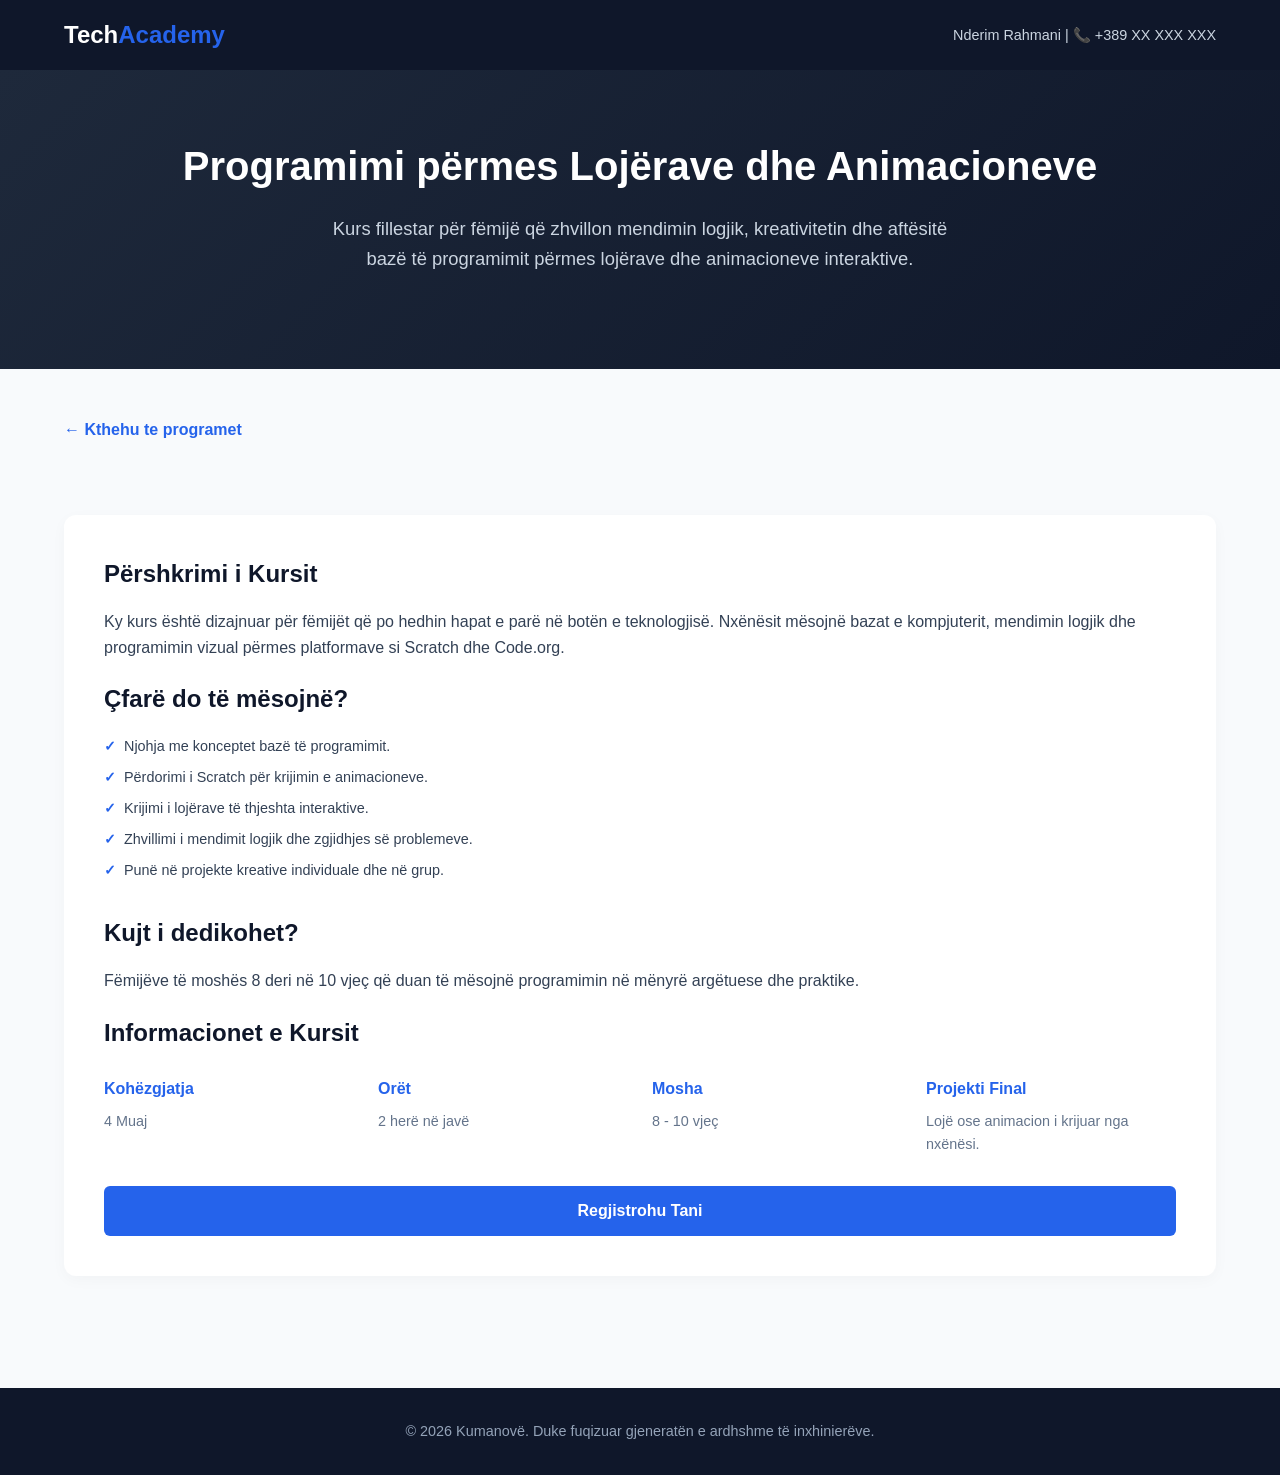
==== kursi1.html @ d76c14ec "komplet 1" ====
<!DOCTYPE html>
<html lang="sq">
<head>
    <meta charset="UTF-8">
    <meta name="viewport" content="width=device-width, initial-scale=1.0">
    <title>Programimi përmes Lojërave dhe Animacioneve</title>
    <link rel="stylesheet"  href="css/styles.css"/>
</head>
<body>

    <header>
        <div class="logo">Tech<span>Academy</span></div>
        <div class="contact-top">
            Nderim Rahmani | 📞 +389 XX XXX XXX
        </div>
    </header>

    <section class="hero">
        <h1>Programimi përmes Lojërave dhe Animacioneve</h1>
        <p>
            Kurs fillestar për fëmijë që zhvillon mendimin logjik,
            kreativitetin dhe aftësitë bazë të programimit përmes
            lojërave dhe animacioneve interaktive.
        </p>
    </section>

    <div class="container">
        <a href="index.html" class="back-link">
            ← Kthehu te programet
        </a>
        <div class="parent-info">

            <h2>Përshkrimi i Kursit</h2>

            <p style="margin-bottom:20px;">
                Ky kurs është dizajnuar për fëmijët që po hedhin hapat e parë
                në botën e teknologjisë. Nxënësit mësojnë bazat e kompjuterit,
                mendimin logjik dhe programimin vizual përmes platformave si
                Scratch dhe Code.org.
            </p>

            <h2>Çfarë do të mësojnë?</h2>

            <ul class="features">
                <li>Njohja me konceptet bazë të programimit.</li>
                <li>Përdorimi i Scratch për krijimin e animacioneve.</li>
                <li>Krijimi i lojërave të thjeshta interaktive.</li>
                <li>Zhvillimi i mendimit logjik dhe zgjidhjes së problemeve.</li>
                <li>Punë në projekte kreative individuale dhe në grup.</li>
            </ul>

            <h2>Kujt i dedikohet?</h2>

            <p style="margin-bottom:20px;">
                Fëmijëve të moshës 8 deri në 10 vjeç që duan të mësojnë
                programimin në mënyrë argëtuese dhe praktike.
            </p>

            <h2>Informacionet e Kursit</h2>

            <div class="info-grid">

                <div class="info-item">
                    <h4>Kohëzgjatja</h4>
                    <p>4 Muaj</p>
                </div>

                <div class="info-item">
                    <h4>Orët</h4>
                    <p>2 herë në javë</p>
                </div>

                <div class="info-item">
                    <h4>Mosha</h4>
                    <p>8 - 10 vjeç</p>
                </div>

                <div class="info-item">
                    <h4>Projekti Final</h4>
                    <p>Lojë ose animacion i krijuar nga nxënësi.</p>
                </div>

            </div>

            <div style="margin-top:30px;">
                <a href="https://tally.so/r/jaVP91" target="_blank" class="btn">
                    Regjistrohu Tani
                </a>
            </div>

        </div>

    </div>

    <footer>
        <p>&copy; 2026 Kumanovë. Duke fuqizuar gjeneratën e ardhshme të inxhinierëve.</p>
    </footer>

</body>
</html>
---- css/styles.css ----
:root {
    --primary: #2563eb;
    --primary-dark: #1d4ed8;
    --secondary: #0f172a;
    --accent: #f59e0b;
    --bg-light: #f8fafc;
    --card-bg: #ffffff;
    --text-main: #334155;
    --text-light: #64748b;
}

* {
    box-sizing: border-box;
    margin: 0;
    padding: 0;
    font-family: 'Segoe UI', Tahoma, Geneva, Verdana, sans-serif;
}

body {
    background-color: var(--bg-light);
    color: var(--text-main);
    line-height: 1.6;
}

/* Navigacioni */
header {
    background-color: var(--secondary);
    color: #ffffff;
    padding: 1rem 5%;
    display: flex;
    justify-content: space-between;
    align-items: center;
}

.logo {
    font-size: 1.5rem;
    font-weight: 700;
    color: #ffffff;
}

.logo span {
    color: var(--primary);
}

.contact-top {
    font-size: 0.9rem;
    color: #cbd5e1;
}

/* Seksioni Hero */
.hero {
    text-align: center;
    padding: 4rem 1rem;
    background: linear-gradient(135deg, #1e293b 0%, #0f172a 100%);
    color: #ffffff;
}

.hero h1 {
    font-size: 2.5rem;
    margin-bottom: 1rem;
}

.hero p {
    font-size: 1.15rem;
    max-width: 650px;
    margin: 0 auto 2rem;
    color: #cbd5e1;
}

/* Rrjeti i Kurseve */
.container {
    max-width: 1200px;
    margin: 0 auto;
    padding: 3rem 1.5rem;
}

.section-title {
    text-align: center;
    font-size: 2rem;
    color: var(--secondary);
    margin-bottom: 2.5rem;
}

.grid {
    display: grid;
    grid-template-columns: repeat(auto-fit, minmax(260px, 1fr));
    gap: 1.5rem;
}

/* Kartat e Programeve */
.card {
    background: var(--card-bg);
    border-radius: 12px;
    box-shadow: 0 4px 15px rgba(0,0,0,0.05);
    padding: 2rem 1.5rem;
    display: flex;
    flex-direction: column;
    justify-content: space-between;
    transition: transform 0.2s ease, box-shadow 0.2s ease;
    border-top: 5px solid var(--primary);
}

.card:hover {
    transform: translateY(-5px);
    box-shadow: 0 8px 25px rgba(0,0,0,0.1);
}

.age-badge {
    align-self: flex-start;
    background: #dbeafe;
    color: var(--primary-dark);
    font-weight: 700;
    font-size: 0.85rem;
    padding: 0.25rem 0.75rem;
    border-radius: 20px;
    margin-bottom: 1rem;
}

.card h3 {
    font-size: 1.35rem;
    color: var(--secondary);
    margin-bottom: 0.5rem;
}

.card p {
    font-size: 0.95rem;
    color: var(--text-light);
    margin-bottom: 1.5rem;
}

.features {
    list-style: none;
    margin-bottom: 2rem;
}

.features li {
    font-size: 0.9rem;
    margin-bottom: 0.5rem;
    position: relative;
    padding-left: 1.25rem;
}

.features li::before {
    content: "✓";
    position: absolute;
    left: 0;
    color: var(--primary);
    font-weight: bold;
}

.btn {
    display: block;
    text-align: center;
    background-color: var(--primary);
    color: #ffffff;
    padding: 0.75rem 1rem;
    border-radius: 6px;
    text-decoration: none;
    font-weight: 600;
    transition: background-color 0.2s ease;
}

.btn:hover {
    background-color: var(--primary-dark);
}

/* Seksioni i Informacionit për Prindërit */
.parent-info {
    background-color: #ffffff;
    border-radius: 12px;
    padding: 2.5rem;
    margin-top: 3rem;
    box-shadow: 0 4px 15px rgba(0,0,0,0.03);
}

.parent-info h2 {
    color: var(--secondary);
    margin-bottom: 1rem;
}

.info-grid {
    display: grid;
    grid-template-columns: repeat(auto-fit, minmax(200px, 1fr));
    gap: 1.5rem;
    margin-top: 1.5rem;
}

.info-item h4 {
    color: var(--primary);
    margin-bottom: 0.5rem;
}

.info-item p {
    font-size: 0.9rem;
    color: var(--text-light);
}

/* Fundi i faqes */
footer {
    background-color: var(--secondary);
    color: #94a3b8;
    text-align: center;
    padding: 2rem 1rem;
    margin-top: 4rem;
    font-size: 0.9rem;
}

.back-link {
    display: inline-block;
    margin-bottom: 20px;
    color: var(--primary);
    text-decoration: none;
    font-weight: 600;
}

.back-link:hover {
    text-decoration: underline;
}


/* kursi */
.course-content h2 {
    margin-top: 2rem;
    margin-bottom: 1rem;
    color: var(--secondary);
}

.course-content p {
    margin-bottom: 1rem;
    color: var(--text-main);
}

.course-banner {
    background: linear-gradient(135deg, #2563eb, #1d4ed8);
    color: white;
    padding: 2rem;
    border-radius: 12px;
    margin-bottom: 2rem;
}

.back-link {
    display: inline-block;
    margin-bottom: 1.5rem;
    color: var(--primary);
    text-decoration: none;
    font-weight: 600;
}

.back-link:hover {
    text-decoration: underline;
}
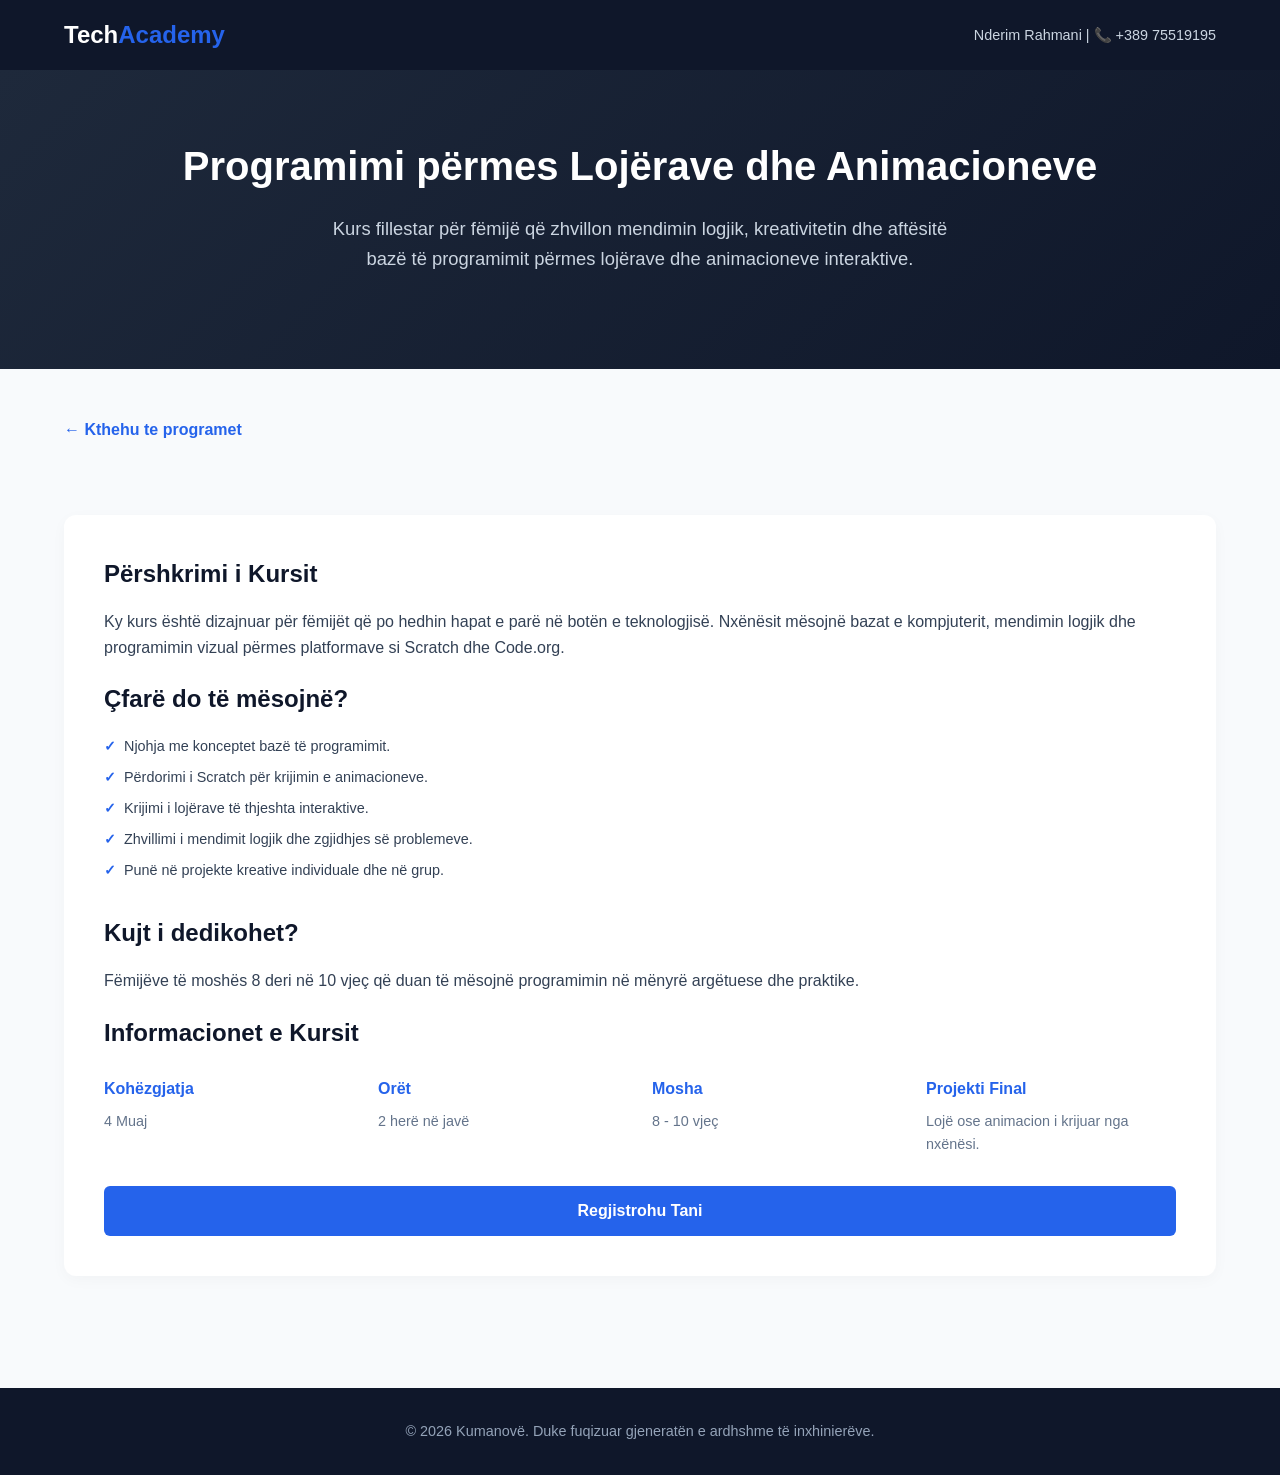
==== commit d2fae3c7: "test" ====
--- a/kursi1.html
+++ b/kursi1.html
@@ -11,7 +11,7 @@
     <header>
         <div class="logo">Tech<span>Academy</span></div>
         <div class="contact-top">
-            Nderim Rahmani | 📞 +389 XX XXX XXX
+            Nderim Rahmani | 📞 +389 75519195
         </div>
     </header>
 
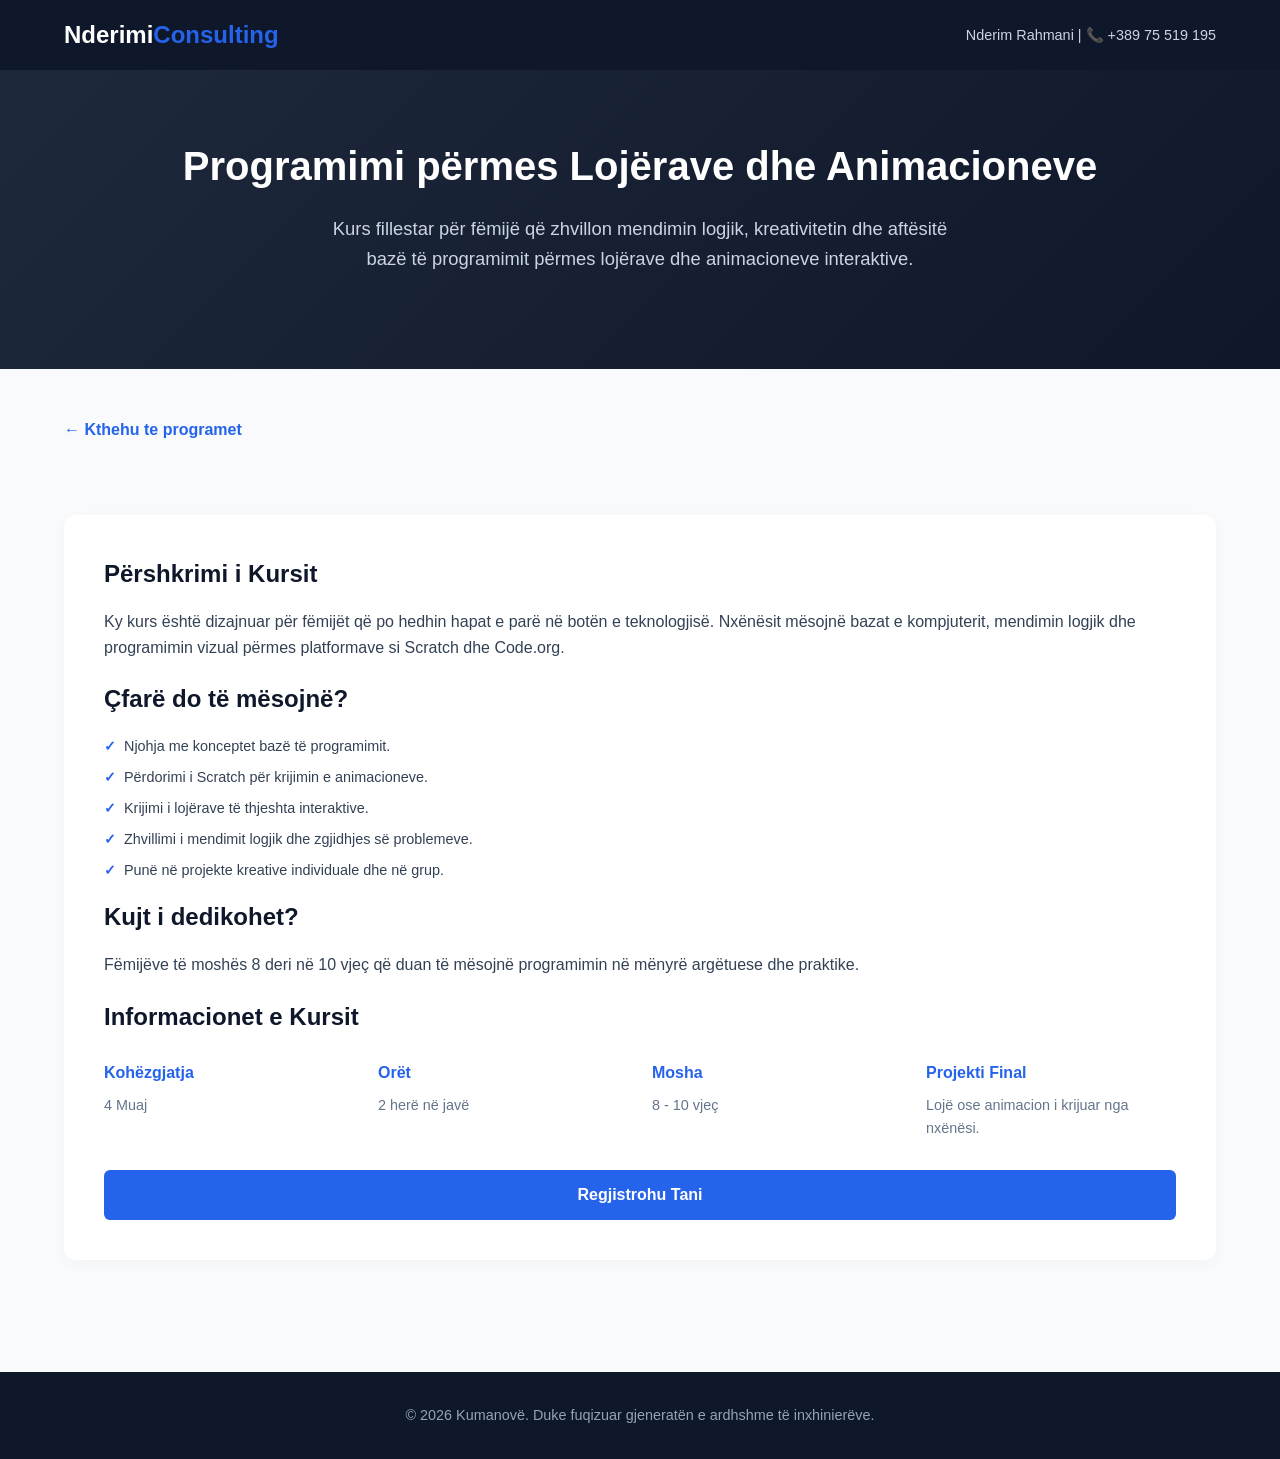
==== commit 1de3733b: "cmimi" ====
--- a/kursi1.html
+++ b/kursi1.html
@@ -9,9 +9,9 @@
 <body>
 
     <header>
-        <div class="logo">Tech<span>Academy</span></div>
+        <div class="logo">Nderimi<span>Consulting</span></div>
         <div class="contact-top">
-            Nderim Rahmani | 📞 +389 75519195
+            Nderim Rahmani | 📞 +389 75 519 195
         </div>
     </header>
 
--- a/css/styles.css
+++ b/css/styles.css
@@ -130,7 +130,7 @@
 
 .features {
     list-style: none;
-    margin-bottom: 2rem;
+    margin-bottom: 1rem;
 }
 
 .features li {
@@ -248,4 +248,11 @@
 
 .back-link:hover {
     text-decoration: underline;
-}+}
+.price{
+    display: block;
+    justify-content: center; 
+    text-align: center;
+    color:#1d4ed8;
+}
+
